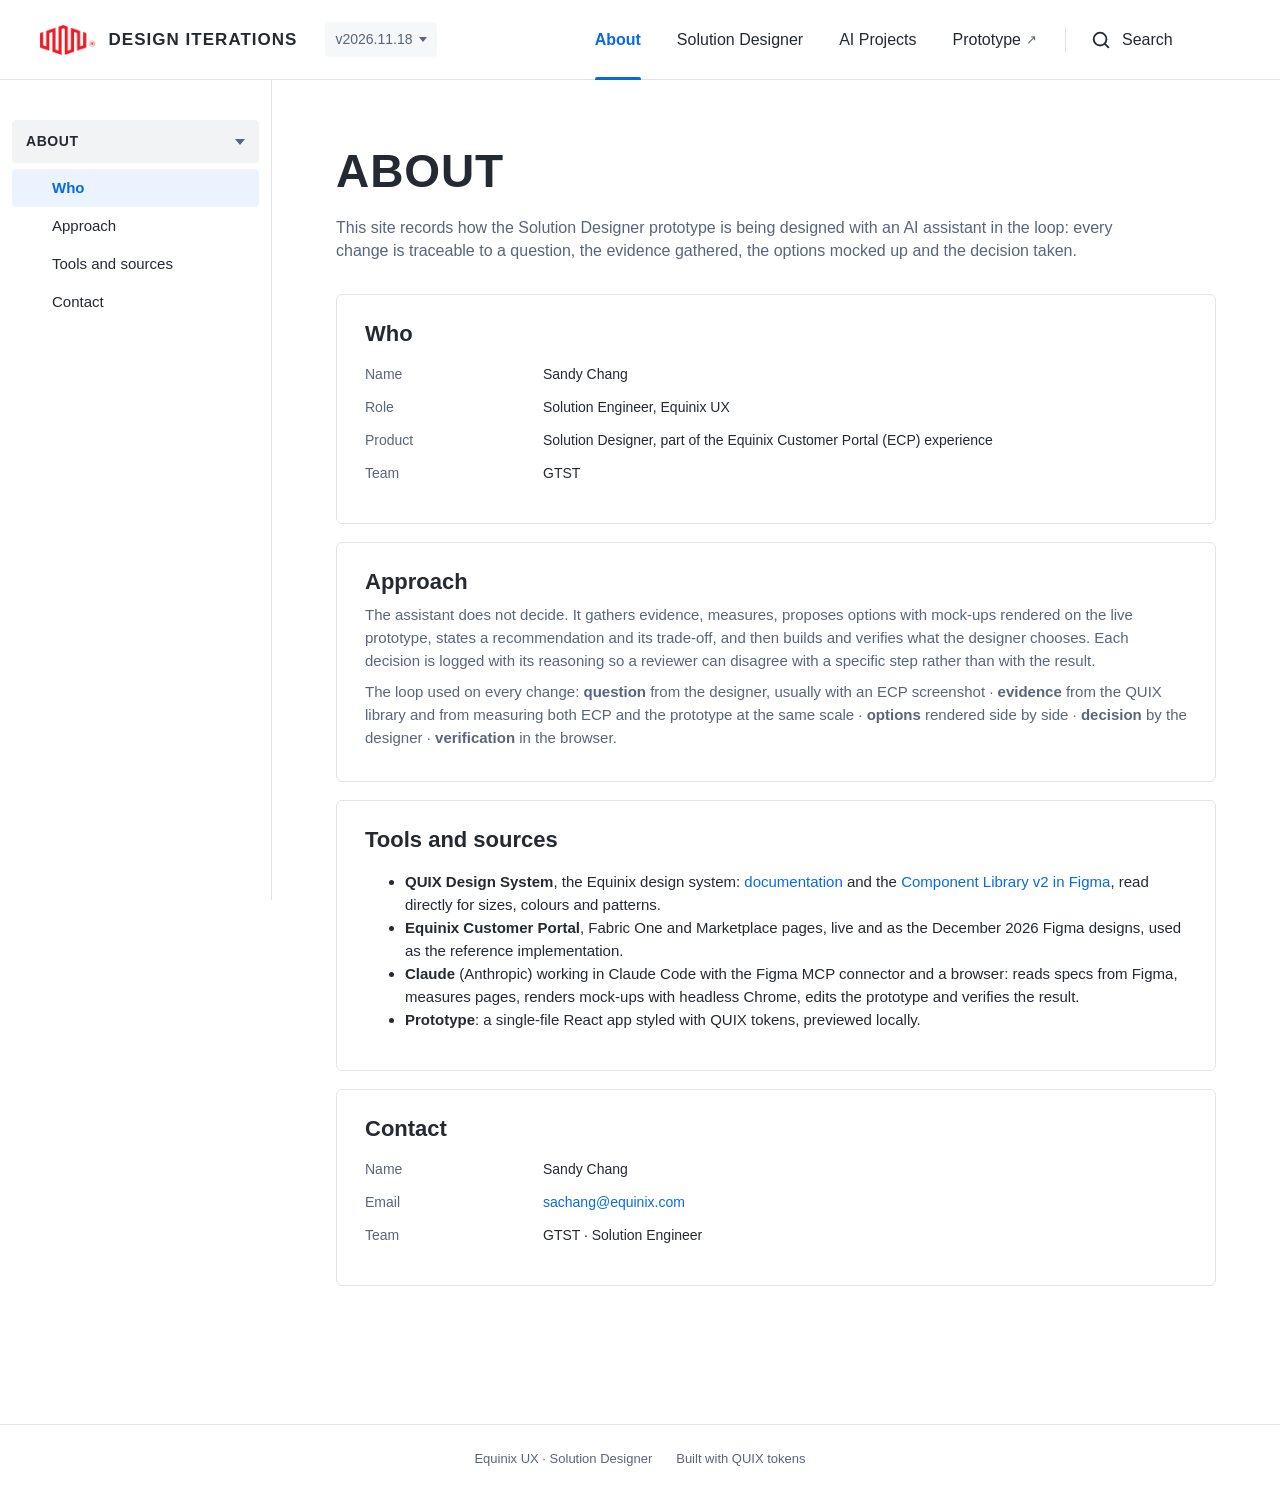
==== Design Iterations/about.html @ e68e1e46 "PI9 2026-11-18: Design Iterations site and Solution Hub QUIX alignment Add the Design Iterations doc" ====
<!doctype html>
<html lang="en"><head><meta charset="utf-8"><meta name="viewport" content="width=device-width, initial-scale=1">
<title>About — Design Iterations</title>
<link rel="stylesheet" href="site.css">
</head><body>
<header class="topbar">
  <a class="brand" href="index.html"><img src="images/equinix-logo.png" alt="Equinix"><span>DESIGN ITERATIONS</span></a>
  <span class="version">v2026.11.18</span>
  <nav>
    <a href="about.html" class="active">About</a>
    <a href="index.html">Solution Designer</a>
    <a href="ai-projects.html">AI Projects</a>
    <a href="../Solution%20Designer.html" class="ext" target="_blank" rel="noopener">Prototype</a>
  </nav>
  <label class="search"><svg width="22" height="22" viewBox="0 0 24 24" fill="none" stroke="currentColor" stroke-width="2" stroke-linecap="round"><circle cx="11" cy="11" r="7"/><path d="M20 20l-3.5-3.5"/></svg><input type="search" placeholder="Search" aria-label="Search"></label>
</header>

<div class="doc">
  <aside class="leftnav">
    <div class="grp">About <span class="chev"></span></div>
    <div class="sub">
      <a class="item on" href="#who">Who</a>
      <a class="item" href="#approach">Approach</a>
      <a class="item" href="#tools">Tools and sources</a>
      <a class="item" href="#contact">Contact</a>
    </div>
  </aside>
  <main class="content">
    <h1 class="big">About</h1>
    <p class="lede">This site records how the Solution Designer prototype is being designed with an AI assistant in the loop: every change is traceable to a question, the evidence gathered, the options mocked up and the decision taken.</p>

    <div class="pcard" id="who">
      <h2>Who</h2>
      <dl class="fields">
        <dt>Name</dt><dd>Sandy Chang</dd>
        <dt>Role</dt><dd>Solution Engineer, Equinix UX</dd>
        <dt>Product</dt><dd>Solution Designer, part of the Equinix Customer Portal (ECP) experience</dd>
        <dt>Team</dt><dd>GTST</dd>
      </dl>
    </div>

    <div class="pcard" id="approach">
      <h2>Approach</h2>
      <p>The assistant does not decide. It gathers evidence, measures, proposes options with mock-ups rendered on the live prototype, states a recommendation and its trade-off, and then builds and verifies what the designer chooses. Each decision is logged with its reasoning so a reviewer can disagree with a specific step rather than with the result.</p>
      <p>The loop used on every change: <b>question</b> from the designer, usually with an ECP screenshot · <b>evidence</b> from the QUIX library and from measuring both ECP and the prototype at the same scale · <b>options</b> rendered side by side · <b>decision</b> by the designer · <b>verification</b> in the browser.</p>
    </div>

    <div class="pcard" id="tools">
      <h2>Tools and sources</h2>
      <ul>
        <li><b>QUIX Design System</b>, the Equinix design system: <a href="https://quix.equinix.com/40184d3a9/p/022459-quix-design-system">documentation</a> and the <a href="https://www.figma.com/design/ZQE9aXwYyHHoqrWbjOysn6/%F0%9F%A7%A9-QUIX-Component-Library-v2?m=auto&node-id=356-0">Component Library v2 in Figma</a>, read directly for sizes, colours and patterns.</li>
        <li><b>Equinix Customer Portal</b>, Fabric One and Marketplace pages, live and as the December 2026 Figma designs, used as the reference implementation.</li>
        <li><b>Claude</b> (Anthropic) working in Claude Code with the Figma MCP connector and a browser: reads specs from Figma, measures pages, renders mock-ups with headless Chrome, edits the prototype and verifies the result.</li>
        <li><b>Prototype</b>: a single-file React app styled with QUIX tokens, previewed locally.</li>
      </ul>
    </div>

    <div class="pcard" id="contact">
      <h2>Contact</h2>
      <dl class="fields"><dt>Name</dt><dd>Sandy Chang</dd><dt>Email</dt><dd><a href="mailto:sachang@equinix.com">sachang@equinix.com</a></dd><dt>Team</dt><dd>GTST · Solution Engineer</dd></dl>
    </div>
  </main>
</div>
<footer class="site"><span>Equinix UX · Solution Designer</span><span>Built with QUIX tokens</span></footer>
</body></html>
---- Design Iterations/site.css ----
/* Design Iterations — documentation site styles (QUIX-inspired, uses the prototype's tokens) */
:root{
  --ink:#242932;--text:#5a657b;--muted:#8a93a6;--line:#e1e3e7;--fill:#f2f3f4;--fill-2:#f6f7f9;
  --blue:#086ae3;--blue-hover:#0655b6;--soft:#ebf4fe;--red:#e30613;
  --green:#2a6431;--greenfill:#dffbe5;--greenstroke:#7cde9a;
  --font:"Nexa Text","Noto Sans",Arial,sans-serif;
}
*{box-sizing:border-box}
html,body{margin:0;background:#fff;color:var(--ink);font:400 15px/23px var(--font)}
a{color:var(--blue);text-decoration:none}a:hover{text-decoration:underline}
img{max-width:100%}

/* ---- top bar ---- */
.topbar{position:sticky;top:0;z-index:50;height:80px;background:#fff;border-bottom:1px solid var(--line);display:flex;align-items:center;padding:0 40px;gap:28px}
.topbar .brand{display:flex;align-items:center;gap:14px;text-decoration:none;color:var(--ink)}
.topbar .brand img{height:30px;width:auto;display:block}
.topbar .brand span{font:700 17px/20px var(--font);letter-spacing:.06em;color:var(--ink)}
.topbar .version{display:inline-flex;align-items:center;gap:6px;color:var(--text);font-size:14px;padding:6px 10px;border-radius:4px;background:var(--fill-2)}
.topbar .version:after{content:"";width:0;height:0;border-left:4px solid transparent;border-right:4px solid transparent;border-top:5px solid var(--text)}
.topbar nav{margin-left:auto;display:flex;align-items:center;gap:36px;height:100%}
.topbar nav a{position:relative;color:var(--ink);font-size:16px;height:80px;display:inline-flex;align-items:center;text-decoration:none}
.topbar nav a.ext:after{content:"↗";font-size:13px;margin-left:5px;color:var(--text)}
.topbar nav a.active{color:var(--blue);font-weight:700}
.topbar nav a.active:before{content:"";position:absolute;left:0;right:0;bottom:0;height:3px;background:var(--blue);border-radius:2px 2px 0 0}
.topbar .search{display:flex;align-items:center;gap:8px;border-left:1px solid var(--line);padding-left:24px;color:var(--ink);font-size:16px}
.topbar .search input{border:none;outline:none;font:inherit;width:120px;color:var(--ink);background:transparent}
.topbar .search input::placeholder{color:var(--ink)}
.topbar .search svg{flex:none}

/* ---- home hero ---- */
.hero{position:relative;min-height:520px;overflow:hidden;background:
  linear-gradient(118deg,#eaf2ff 0%,#eefbf4 22%,#fde9e3 48%,#e7ecff 70%,#f3e4f7 100%)}
.hero:before{content:"";position:absolute;inset:0;background-image:
  linear-gradient(rgba(255,255,255,.55) 1px,transparent 1px),linear-gradient(90deg,rgba(255,255,255,.55) 1px,transparent 1px);
  background-size:140px 140px;transform:skewX(-18deg);opacity:.7}
.hero .art{position:absolute;right:6%;top:50%;transform:translateY(-50%);width:min(620px,42vw);height:auto;opacity:.95}
.hero .copy{position:relative;max-width:720px;padding:120px 56px 110px}
.hero h1{font:800 56px/64px var(--font);margin:0 0 10px;letter-spacing:-.01em}
.hero .ver{font:700 16px/22px var(--font);margin:0 0 6px}
.hero .upd{color:var(--text);margin:0 0 54px}
.hero .tag{font-size:19px;line-height:28px;margin:0}
.hero .open{position:absolute;right:40px;top:40px;width:56px;height:36px;border-radius:999px;background:#fff;box-shadow:0 1px 3px rgba(36,41,50,.18);display:inline-flex;align-items:center;justify-content:center;color:var(--ink)}

/* ---- card grid ---- */
.grid{display:grid;grid-template-columns:repeat(5,232px);gap:14px;justify-content:center;padding:72px 40px 96px}
.tile{display:block;border:1px solid var(--line);border-radius:4px;overflow:hidden;background:#fff;color:var(--ink);text-decoration:none;transition:box-shadow .12s}
.tile:hover{box-shadow:0 6px 18px rgba(36,41,50,.12);text-decoration:none}
.tile .img{height:214px;background:linear-gradient(135deg,#dfe7fb,#efe6f8 50%,#fbe3df);display:flex;align-items:center;justify-content:center;position:relative;overflow:hidden}
.tile .img:before{content:"";position:absolute;inset:0;background-image:linear-gradient(rgba(255,255,255,.5) 1px,transparent 1px),linear-gradient(90deg,rgba(255,255,255,.5) 1px,transparent 1px);background-size:24px 24px}
.tile .img svg{position:relative;width:132px;height:132px}
.tile .label{padding:20px 20px 22px;font-size:16px;display:flex;align-items:center;justify-content:space-between}
.tile .label small{color:var(--muted);font-size:12px}
.tile.soon .label{color:var(--text)}

/* ---- doc layout (left nav + content) ---- */
.doc{display:grid;grid-template-columns:272px 1fr;min-height:calc(100vh - 80px)}
.leftnav{border-right:1px solid var(--line);padding:40px 0 40px 12px;position:sticky;top:80px;height:calc(100vh - 80px);overflow:auto;font-size:15px}
.leftnav .grp{display:flex;align-items:center;justify-content:space-between;padding:10px 14px;margin:0 12px 2px 0;border-radius:4px;background:var(--fill);font-weight:700;letter-spacing:.04em;text-transform:uppercase;font-size:14px;color:var(--ink)}
.leftnav .grp.plain{background:transparent;font-weight:400;text-transform:uppercase;color:var(--text)}
.leftnav .grp .chev{width:0;height:0;border-left:5px solid transparent;border-right:5px solid transparent;border-top:6px solid var(--text)}
.leftnav .grp.plain .chev{border-top:none;border-bottom:none;border-left:6px solid var(--text);border-top:5px solid transparent;border-bottom:5px solid transparent;border-right:none}
.leftnav a.item{display:block;padding:9px 14px 9px 40px;margin-right:12px;color:var(--ink);border-radius:4px;text-decoration:none;line-height:20px}
.leftnav a.item:hover{background:var(--fill-2)}
.leftnav a.item.on{color:var(--blue);background:var(--soft);font-weight:700}
.leftnav a.item small{display:block;color:var(--muted);font-size:12px;font-weight:400}
.leftnav .sub{margin:6px 0 14px}
.content{padding:48px 64px 120px;max-width:1240px;position:relative}
.content .open{position:absolute;right:40px;top:40px;width:56px;height:36px;border-radius:999px;background:#fff;box-shadow:0 0 0 1px var(--line);display:inline-flex;align-items:center;justify-content:center;color:var(--ink)}
.content h1.big{font:800 46px/54px var(--font);letter-spacing:.02em;text-transform:uppercase;margin:16px 0 36px}
.lede{color:var(--text);font-size:16px;max-width:820px;margin:-18px 0 32px}
.kv{display:flex;gap:28px;flex-wrap:wrap;color:var(--text);font-size:13px;margin:0 0 24px}.kv b{color:var(--ink)}

/* ---- generic cards for about / projects / placeholder ---- */
.pcard{border:1px solid var(--line);border-radius:6px;padding:24px 28px;margin:0 0 18px;background:#fff}
.pcard h2{margin:0 0 6px;font:800 22px/30px var(--font)}
.pcard p{margin:0 0 8px;color:var(--text)}
.badge{display:inline-block;height:24px;padding:0 10px;border-radius:999px;font:400 12px/24px var(--font)}
.badge.ok{background:var(--greenfill);color:var(--green);box-shadow:inset 0 0 0 1px var(--greenstroke)}
.badge.grey{background:var(--fill);color:var(--text);box-shadow:inset 0 0 0 1px var(--line)}
.badge.blue{background:var(--soft);color:var(--blue-hover);box-shadow:inset 0 0 0 1px #9cc7fc}
.fields{display:grid;grid-template-columns:160px 1fr;gap:10px 18px;font-size:14px}
.fields dt{color:var(--text)}.fields dd{margin:0}
.placeholder{color:var(--muted);font-style:italic}
.empty{border:1px dashed var(--line);border-radius:6px;padding:48px 24px;text-align:center;color:var(--text);background:var(--fill-2)}
.empty b{display:block;color:var(--ink);font-size:18px;margin-bottom:6px}
footer.site{border-top:1px solid var(--line);padding:22px 40px;color:var(--text);font-size:13px;display:flex;gap:24px;justify-content:center}

@media (max-width:1280px){.grid{grid-template-columns:repeat(3,232px)}}@media (max-width:1100px){.grid{grid-template-columns:repeat(2,232px)}.doc{grid-template-columns:1fr}.leftnav{position:static;height:auto;border-right:none;border-bottom:1px solid var(--line)}.hero .art{display:none}}
@media print{.topbar,.leftnav,.content .open{display:none}.doc{display:block}.content{padding:0;max-width:none}}
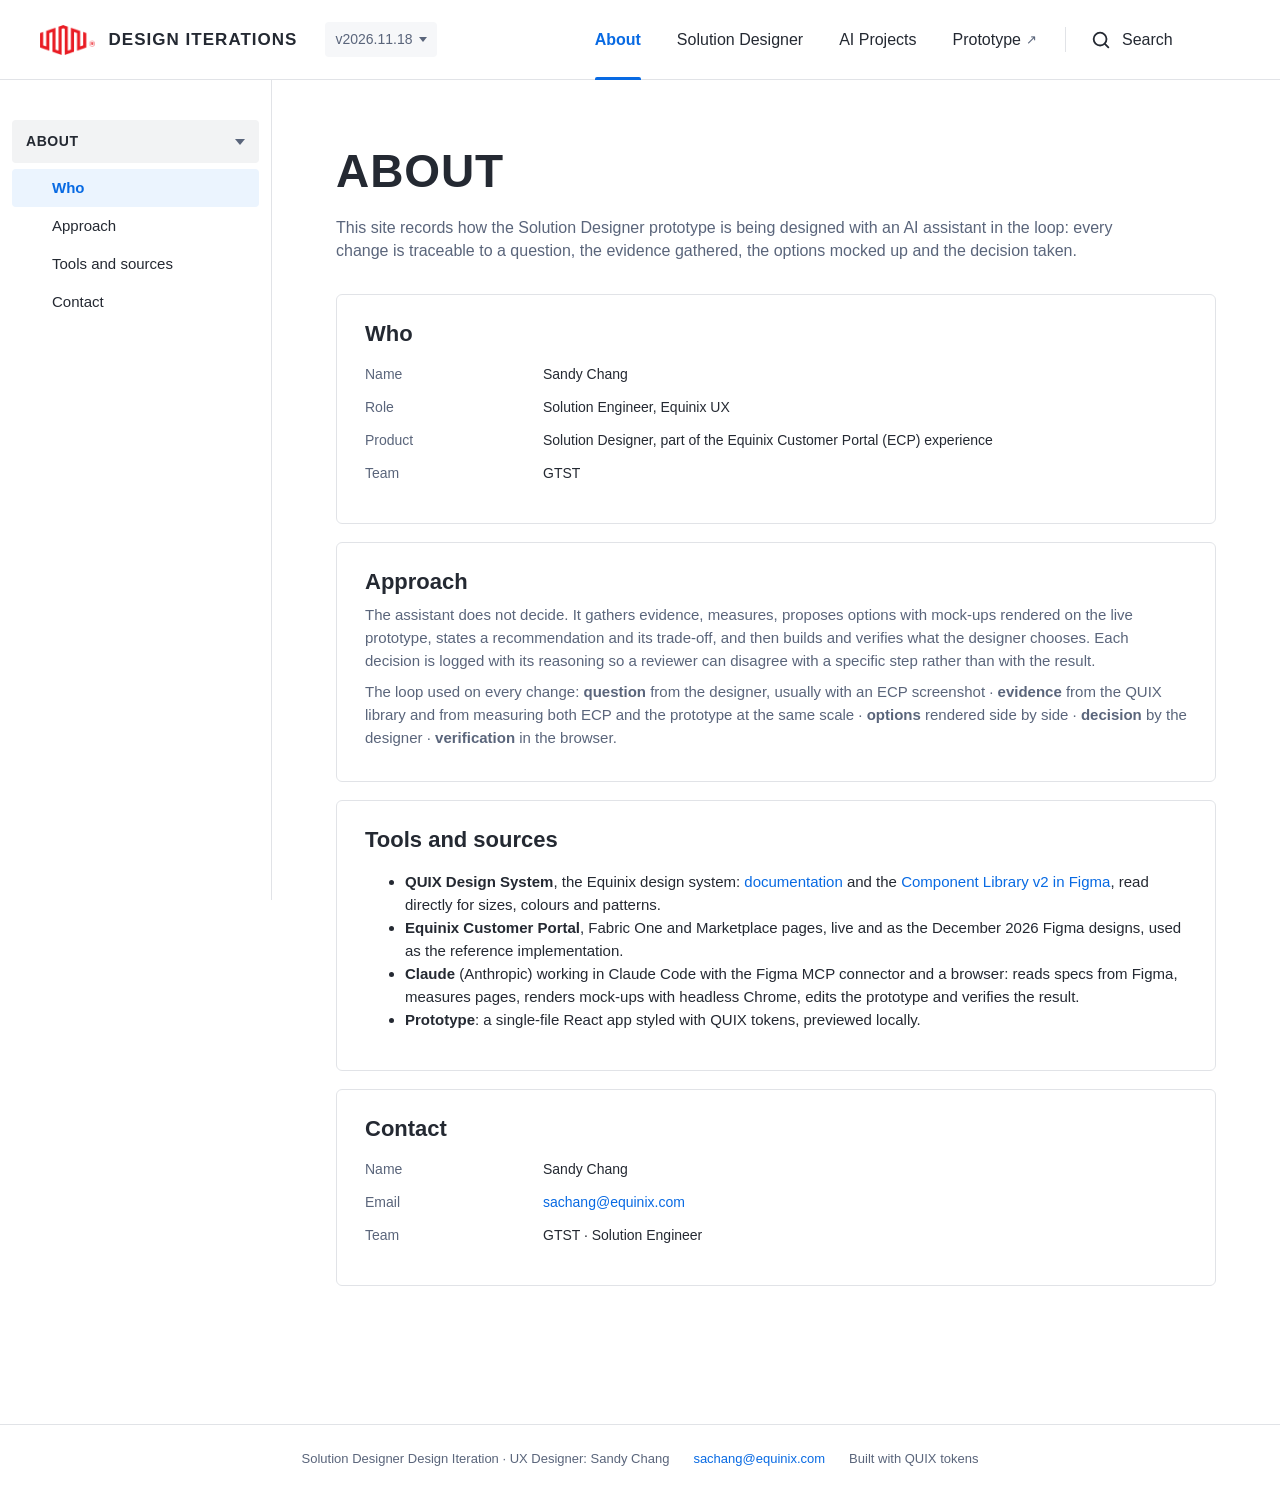
==== commit 6ce4d984: "Add files via upload" ====
--- a/Design Iterations/about.html
+++ b/Design Iterations/about.html
@@ -61,5 +61,5 @@
     </div>
   </main>
 </div>
-<footer class="site"><span>Equinix UX · Solution Designer</span><span>Built with QUIX tokens</span></footer>
+<footer class="site"><span>Solution Designer Design Iteration · UX Designer: Sandy Chang</span><span><a href="mailto:sachang@equinix.com">sachang@equinix.com</a></span><span>Built with QUIX tokens</span></footer>
 </body></html>
